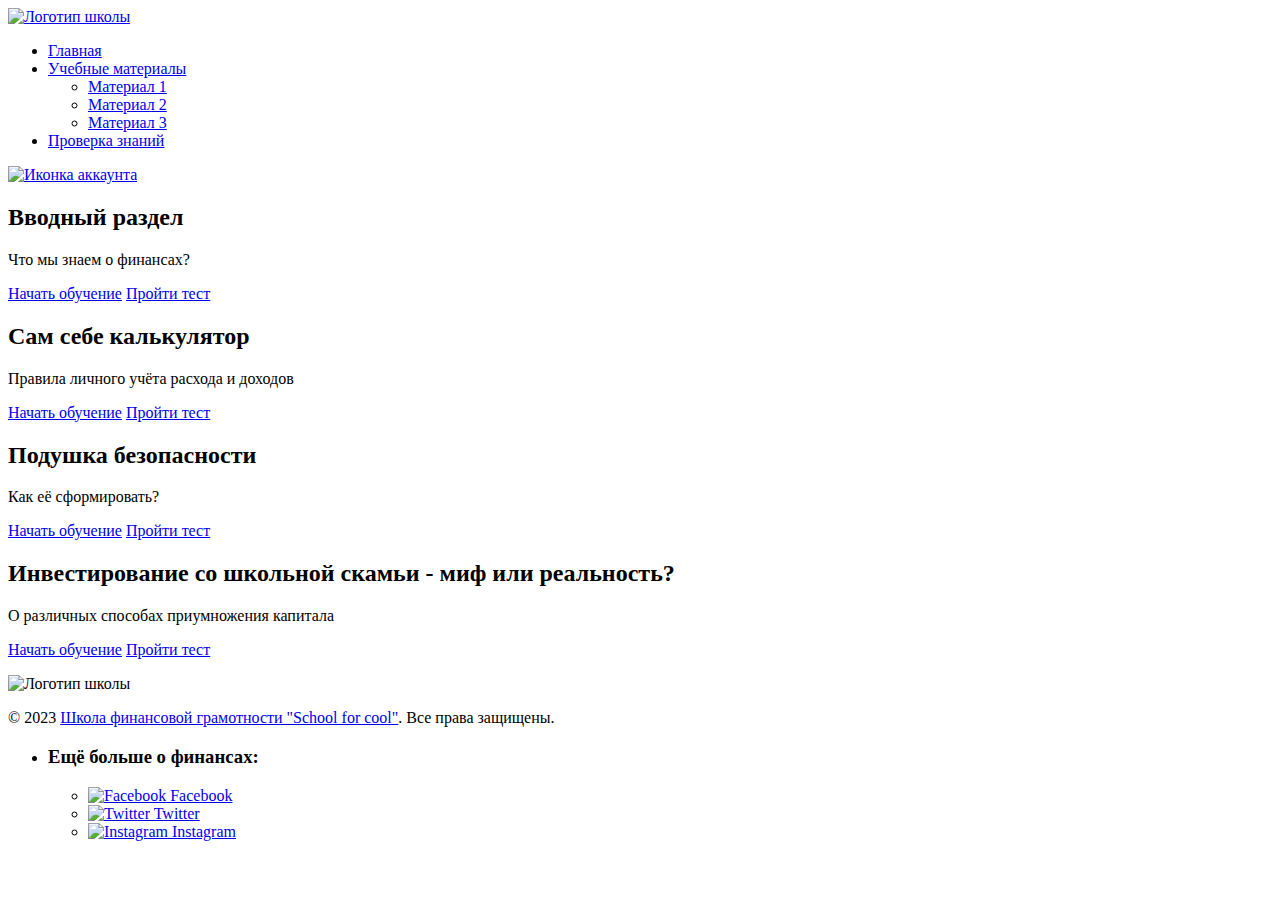
==== Новая версия/index.html @ 2ea4fadf "Стили и разметка" ====
<!DOCTYPE html>
<html lang="ru">
  <head>
    <meta charset="UTF-8">
    <title>Школа финансовой грамотности</title>
    <link rel="stylesheet" href="style.css">
  </head>
  <body>
    <header>
      <a href="index.html"><img src="img/logo.png" width="64" height="68" alt="Логотип школы"></a>
      <nav>
        <ul class="navigation-list">
          <li><a href="index.html">Главная</a></li>
          <li><a href="#">Учебные материалы</a>
            <ul>
              <li><a href="#">Материал 1</a></li>
              <li><a href="#">Материал 2</a></li>
              <li><a href="#">Материал 3</a></li>
            </ul>
          </li>
          <li><a href="#">Проверка знаний</a></li>
        </ul>
      </nav>
      <a href="#"><img src="img/icon.svg" width="64" height="68" alt="Иконка аккаунта"></a>
    </header>
    <main>
    <div class="blocks">
      <section class="intro">
        <h2>Вводный раздел</h2>
        <p>Что мы знаем о финансах?</p>
        <a class="button" href="#">Начать обучение</a>
        <a class="button" href="#">Пройти тест</a>
      </section>
      <section class="content">
          <section>
            <h2>Сам себе калькулятор</h2>
            <p>Правила личного учёта расхода и доходов</p>
            <a class="button" href="#">Начать обучение</a>
            <a class="button" href="#">Пройти тест</a>
          </section>
          <section>
            <h2>Подушка безопасности</h2>
            <p>Как её сформировать?</p>
            <a class="button" href="#">Начать обучение</a>
            <a class="button" href="#">Пройти тест</a>
          </section>
        <section>
          <h2>Инвестирование со школьной скамьи - миф или реальность?</h2>
          <p>О различных способах приумножения капитала</p>
          <a class="button" href="#">Начать обучение</a>
          <a class="button" href="#">Пройти тест</a>
        </div>
        </section>
    </main>
    <footer class="main-footer">
        <div class="footer-container">
          <div class="footer-column">
            <p class="logo">
              <img src="img/logo.png" width="64" height="68" alt="Логотип школы">
            </p>
            <p class="footer-info"> © 2023 <a href="#" class="consent">Школа финансовой грамотности "School for cool"</a>. Все права защищены.</p>
        </div>
        <ul class="footer-navigation-topics">
            <li class="footer-navigation-topic">
              <h3>Ещё больше о финансах:</h3>
              <ul class="footer-navigation">
                <li class="footer-navigation-item">
                    <a href="#">
                        <img src="img/facebook.svg" width="9" height="16" alt="Facebook">
                        Facebook
                    </a>
                </li>
                <li class="footer-navigation-item">
                    <a href="#">
                        <img src="img/twitter.svg" width="9" height="16" alt="Twitter">
                        Twitter
                    </a>
                </li>
                <li class="footer-navigation-item">
                    <a href="#">
                        <img src="img/instagram.svg" width="9" height="16" alt="Instagram">
                        Instagram
                    </a>
                </li>
            </li>
        </ul>
      </footer>
    </body>
    </html>
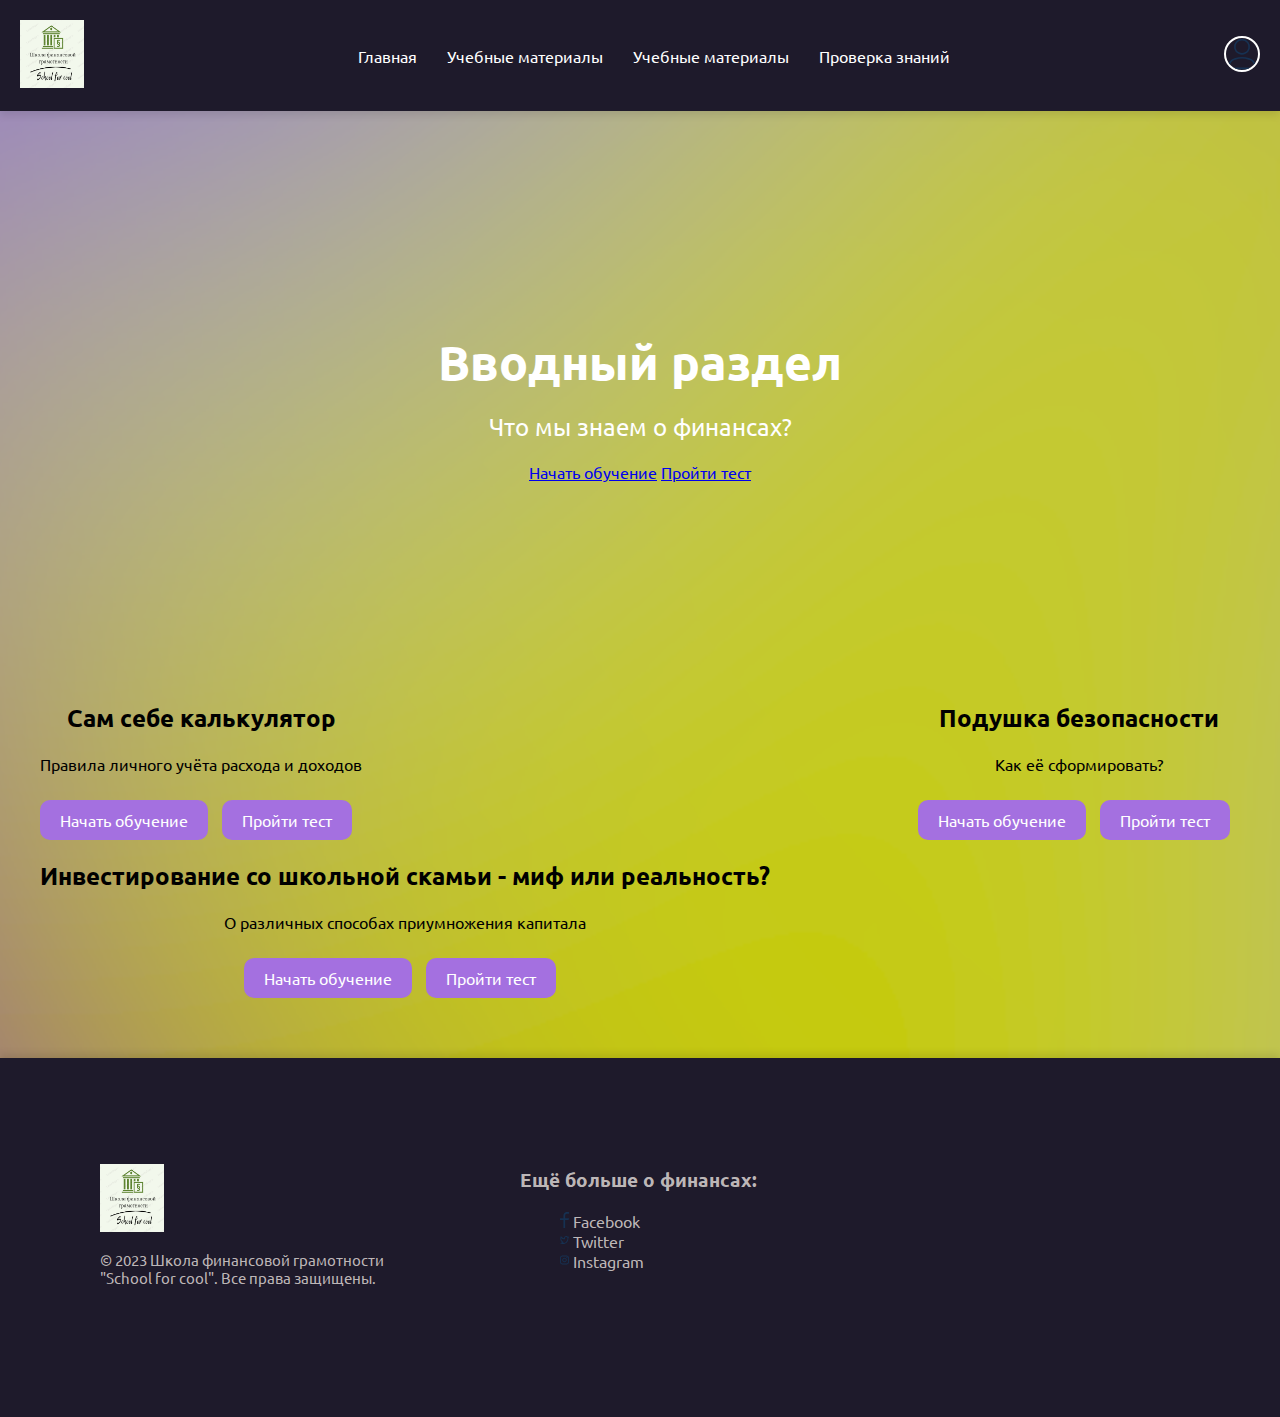
==== commit b480ea19: "Доработки" ====
--- a/Новая версия/index.html
+++ b/Новая версия/index.html
@@ -4,27 +4,31 @@
     <meta charset="UTF-8">
     <title>Школа финансовой грамотности</title>
     <link rel="stylesheet" href="style.css">
+    <link rel="preconnect" href="https://fonts.googleapis.com">
+    <link rel="preconnect" href="https://fonts.gstatic.com" crossorigin>
+    <link href="https://fonts.googleapis.com/css2?family=Ubuntu:ital,wght@0,400;0,700;1,400&display=swap" rel="stylesheet">
   </head>
   <body>
     <header>
       <a href="index.html"><img src="img/logo.png" width="64" height="68" alt="Логотип школы"></a>
       <nav>
-        <ul class="navigation-list">
-          <li><a href="index.html">Главная</a></li>
-          <li><a href="#">Учебные материалы</a>
+        <ul>
+          <li class="header-navigation-item"><a href="index.html">Главная</a></li>
+          <li class="header-navigation-item"><a href="#">Учебные материалы</a>
+            <li class="header-navigation-item"><a href="#">Учебные материалы</a>
             <ul>
-              <li><a href="#">Материал 1</a></li>
-              <li><a href="#">Материал 2</a></li>
-              <li><a href="#">Материал 3</a></li>
+              <li><a href="#">Вводный раздел</a></li>
+              <li><a href="#">Сам себе калькулятор</a></li>
+              <li><a href="#">Подушка безопасности</a></li>
+              <li><a href="#">Инвестирование</a></li>
             </ul>
           </li>
-          <li><a href="#">Проверка знаний</a></li>
+          <li class="header-navigation-item"><a href="#">Проверка знаний</a></li>
         </ul>
       </nav>
-      <a href="#"><img src="img/icon.svg" width="64" height="68" alt="Иконка аккаунта"></a>
+      <a href="#"><img class="logo-icon" src="img/icon.svg" width="16" height="18" alt="Иконка аккаунта"></a>
     </header>
     <main>
-    <div class="blocks">
       <section class="intro">
         <h2>Вводный раздел</h2>
         <p>Что мы знаем о финансах?</p>
@@ -49,7 +53,6 @@
           <p>О различных способах приумножения капитала</p>
           <a class="button" href="#">Начать обучение</a>
           <a class="button" href="#">Пройти тест</a>
-        </div>
         </section>
     </main>
     <footer class="main-footer">
@@ -58,7 +61,7 @@
             <p class="logo">
               <img src="img/logo.png" width="64" height="68" alt="Логотип школы">
             </p>
-            <p class="footer-info"> © 2023 <a href="#" class="consent">Школа финансовой грамотности "School for cool"</a>. Все права защищены.</p>
+            <p class="footer-info"> © 2023 Школа финансовой грамотности "School for cool". Все права защищены.</p>
         </div>
         <ul class="footer-navigation-topics">
             <li class="footer-navigation-topic">
--- a/Новая версия/style.css
+++ b/Новая версия/style.css
@@ -0,0 +1,234 @@
+/* Стили для header */
+body {
+    background-image: url("../img/background.svg");
+    background-repeat: no-repeat;
+    background-size: cover;
+    animation: rotate 6s infinite alternate linear;
+    font-family: "Ubuntu", sans-serif;
+}
+header {
+    display: flex;
+    justify-content: space-between;
+    align-items: center;
+    padding: 20px;
+    color: #ffffff;
+    background-color: #1E1A2B;
+    box-shadow: 0 4px 8px rgba(0, 0, 0, 0.1);
+  }
+
+  .logo-icon {
+  position: relative;
+  display: inline-block;
+  width: 32px;
+  height: 32px;
+  border-radius: 50%;
+  border: 2px solid #ffffff;
+}
+
+.logo-icon::before {
+  position: absolute;
+  top: -4px;
+  left: -4px;
+  right: -4px;
+  bottom: -4px;
+  border-radius: 50%;
+  border: 2px solid #ffffff;
+}
+
+  nav ul {
+    list-style: none;
+    margin: 0;
+    padding: 0;
+    display: flex;
+  }
+  
+  nav li {
+    position: relative;
+  }
+  
+  nav a {
+    display: block;
+    color: #ffffff;
+    text-decoration: none;
+    padding: 10px 15px;
+    transition: color 0.3s;
+  }
+  
+  nav a:hover {
+    color: #a470e0;
+  }
+  
+  nav ul ul {
+    position: absolute;
+    top: 100%;
+    left: 0;
+    background-color: #1E1A2B;
+    border: none;
+    display: none;
+  }
+  
+  nav ul ul li {
+    display: block;
+  }
+  
+  nav ul ul a {
+    padding: 10px 15px;
+    display: block;
+    color: #ffffff;
+    font-size: 0.9em;
+  }
+  
+  nav ul ul a:hover {
+    color: #a470e0;
+  }
+  
+  nav li:hover > ul {
+    display: block;
+  }
+  
+  header .button {
+    display: inline-block;
+    padding: 10px 20px;
+    background-color: #a470e0;
+    color: #fff;
+    text-decoration: none;
+    margin-right: 10px;
+    margin-top: 10px;
+    transition: background-color 0.3s;
+  }
+  
+  header .button:hover {
+    background-color: #a470e0;
+  }
+  
+  /* Стили для main */
+  main {
+    max-width: 1200px;
+    margin: 0 auto;
+    padding: 20px;
+  }
+  
+  .intro {
+    background-size: cover;
+    background-position: center;
+    color: #fff;
+    text-align: center;
+    padding: 200px 0;
+  }
+
+  .intro h2 {
+    margin: 0 0 20px;
+    font-size: 3em;
+  }
+  
+  .intro p {
+    margin: 0 0 20px;
+    font-size: 1.5em;
+  }
+  
+  .content {
+    display: flex;
+    flex-wrap: wrap;
+    justify-content: space-between;
+    text-align: center;
+  }
+  
+  
+  
+  .content h2 {
+    margin-top: 0;
+  }
+  
+  .content section {
+    margin-top: 20px;
+  }
+  
+  .content .button {
+    display: inline-block;
+    padding: 10px 20px;
+    background-color: #a470e0;
+    color: #fff;
+    text-decoration: none;
+    margin-right: 10px;
+    margin-top: 10px;
+    transition: background-color 0.3s;
+    border-radius: 10px;
+  }
+  
+  .content .button:hover {
+    background-color: #c9adeefa;
+  }
+  
+  /* Стили для footer */
+  footer {
+    background-color: #f5f5f5;
+    padding: 20px;
+    margin-top: 40px;
+    box-shadow: 0 -4px 8px rgba(0, 0, 0, 0.1);
+  }
+  
+  .main-footer {
+    color: #ffffff;
+    background-color: #1E1A2B;
+  }
+  
+  .footer-info  {
+    color: #c2bcbcfa;
+    font-size: 15px;
+    line-height: 18px;
+  }
+  
+  .footer-navigation-topic h2 {
+    font-size: 20px;
+    line-height: 46px;
+  }
+  
+  .footer-navigation-item a {
+    color: #ffffff;
+    text-decoration: none;
+  }
+  
+  body {
+    margin: 0;
+  }
+  
+  .footer-container {
+    width: 1120px;
+    margin: 0 auto;
+  }
+  
+  .footer-container {
+    padding-top: 70px;
+    padding-bottom: 95px;
+    padding-left: 80px;
+    padding-right: 80px;
+  }
+  
+  .footer-container {
+    display: flex;
+    justify-content: space-between;
+  }
+  
+  .footer-column {
+    width: 300px;
+  }
+  
+  .footer-navigation-topics {
+    width: 700px;
+    list-style: none;
+    padding: 0;
+    margin: 0;
+  }
+  
+  .footer-navigation-topic h3 {
+    color: #c2bcbcfa;
+  }
+
+  .footer-navigation-topic a {
+    color: #c2bcbcfa;
+    
+  }
+
+  .footer-navigation {
+    list-style-type: none;
+  }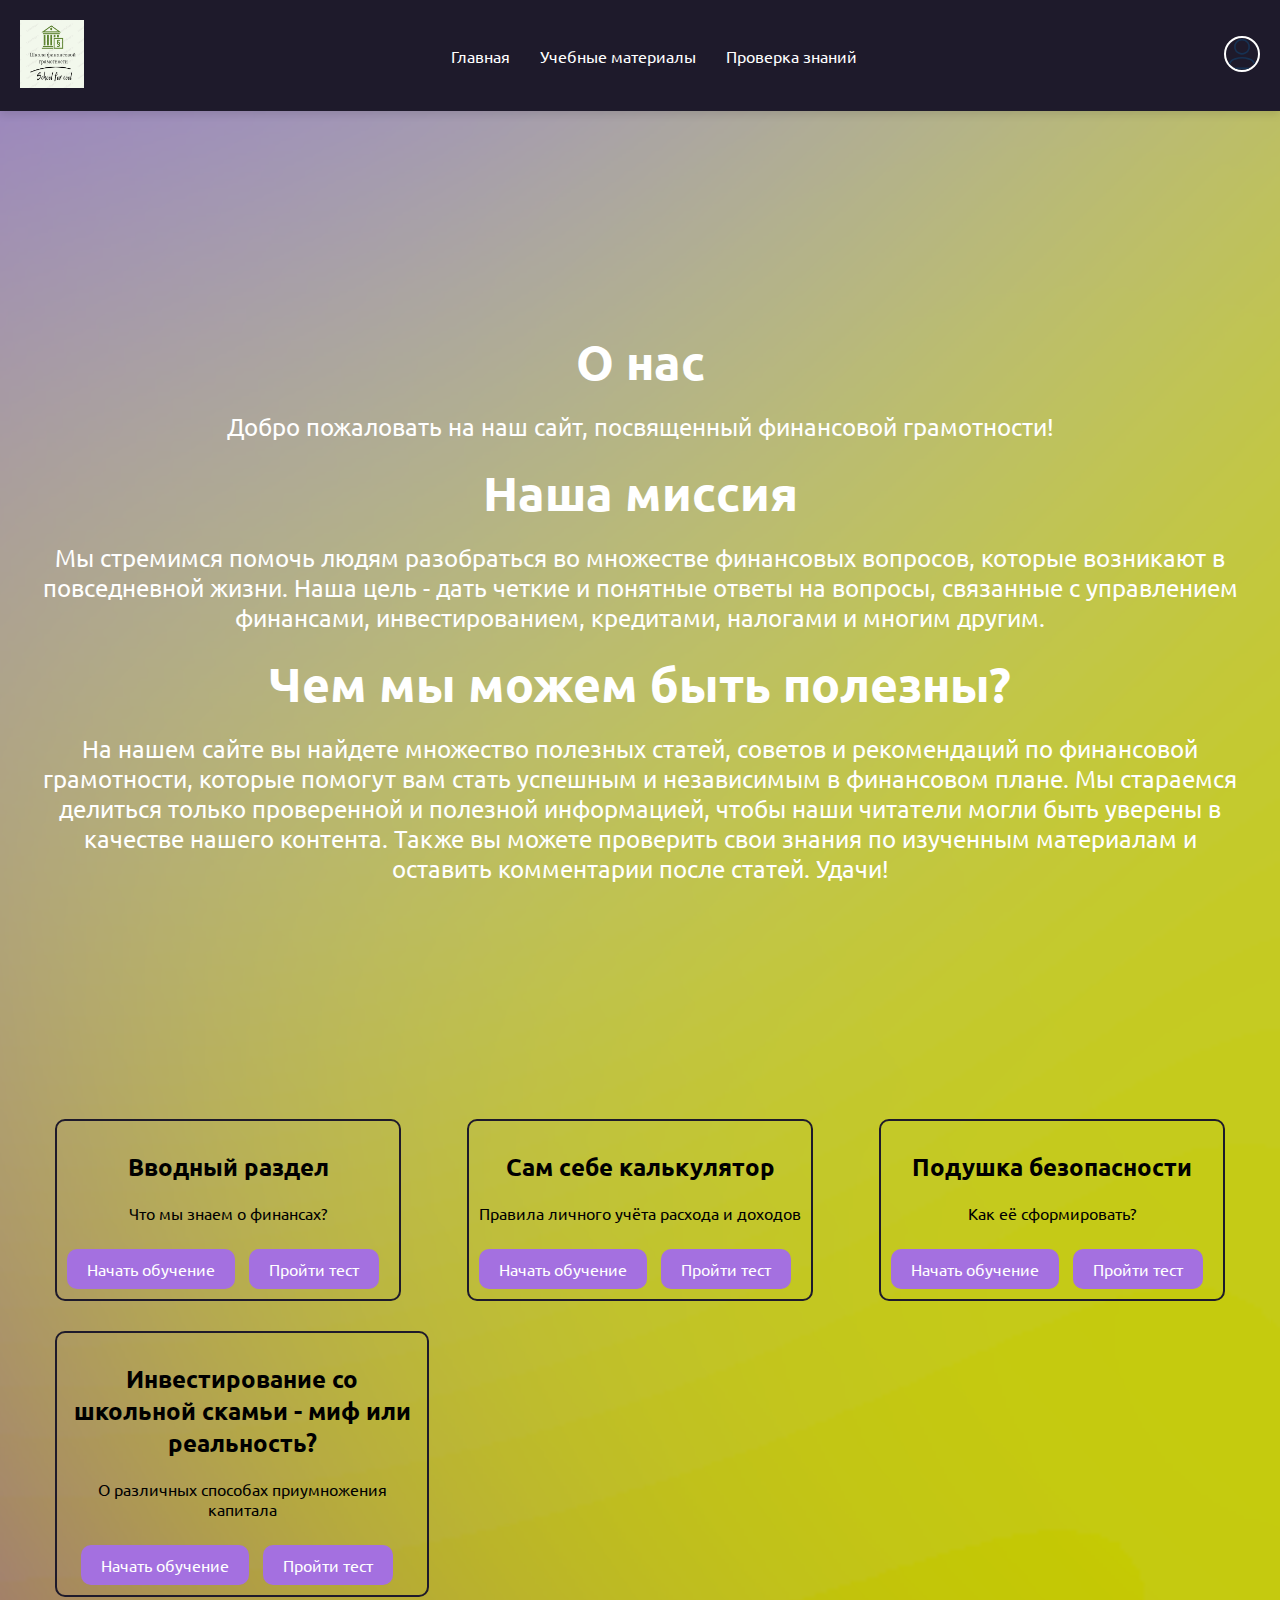
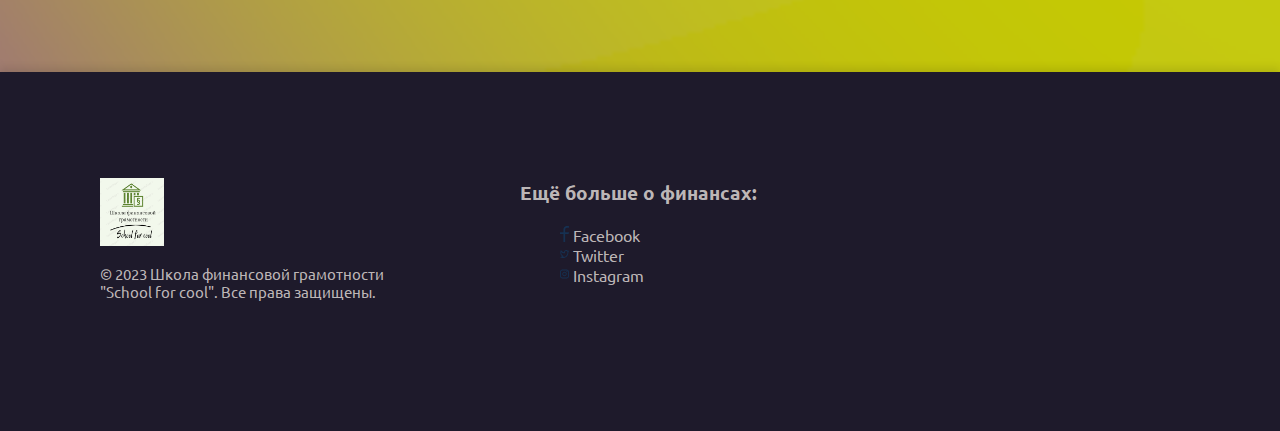
==== commit 879d52e2: "Добавление заголовков" ====
--- a/Новая версия/index.html
+++ b/Новая версия/index.html
@@ -14,7 +14,6 @@
       <nav>
         <ul>
           <li class="header-navigation-item"><a href="index.html">Главная</a></li>
-          <li class="header-navigation-item"><a href="#">Учебные материалы</a>
             <li class="header-navigation-item"><a href="#">Учебные материалы</a>
             <ul>
               <li><a href="#">Вводный раздел</a></li>
@@ -30,30 +29,39 @@
     </header>
     <main>
       <section class="intro">
-        <h2>Вводный раздел</h2>
-        <p>Что мы знаем о финансах?</p>
-        <a class="button" href="#">Начать обучение</a>
-        <a class="button" href="#">Пройти тест</a>
+        <h2>О нас</h2>
+        <p>Добро пожаловать на наш сайт, посвященный финансовой грамотности! </p>
+        <h2>Наша миссия</h2>
+        <p>Мы стремимся помочь людям разобраться во множестве финансовых вопросов, которые возникают в повседневной жизни. Наша цель - дать четкие и понятные ответы на вопросы, связанные с управлением финансами, инвестированием, кредитами, налогами и многим другим.</p>
+        <h2>Чем мы можем быть полезны?</h2>
+        <p>На нашем сайте вы найдете множество полезных статей, советов и рекомендаций по финансовой грамотности, которые помогут вам стать успешным и независимым в финансовом плане. Мы стараемся делиться только проверенной и полезной информацией, чтобы наши читатели могли быть уверены в качестве нашего контента. Также вы можете проверить свои знания по изученным материалам и оставить комментарии после статей. Удачи!</p>
       </section>
-      <section class="content">
-          <section>
+      <div class="content">
+          <div class="content-1">
+            <h2>Вводный раздел</h2>
+            <p>Что мы знаем о финансах?</p>
+            <a class="button" href="#">Начать обучение</a>
+            <a class="button" href="#">Пройти тест</a>
+          </div>
+          <div class="content-2">
             <h2>Сам себе калькулятор</h2>
             <p>Правила личного учёта расхода и доходов</p>
             <a class="button" href="#">Начать обучение</a>
             <a class="button" href="#">Пройти тест</a>
-          </section>
-          <section>
+          </div>
+          <div class="content-3">
             <h2>Подушка безопасности</h2>
             <p>Как её сформировать?</p>
             <a class="button" href="#">Начать обучение</a>
             <a class="button" href="#">Пройти тест</a>
-          </section>
-        <section>
+          </div>
+        <div class="content-4">
           <h2>Инвестирование со школьной скамьи - миф или реальность?</h2>
           <p>О различных способах приумножения капитала</p>
           <a class="button" href="#">Начать обучение</a>
           <a class="button" href="#">Пройти тест</a>
-        </section>
+        </div>
+      </div>
     </main>
     <footer class="main-footer">
         <div class="footer-container">
--- a/Новая версия/style.css
+++ b/Новая версия/style.css
@@ -132,17 +132,7 @@
     justify-content: space-between;
     text-align: center;
   }
-  
-  
-  
-  .content h2 {
-    margin-top: 0;
-  }
-  
-  .content section {
-    margin-top: 20px;
-  }
-  
+
   .content .button {
     display: inline-block;
     padding: 10px 20px;
@@ -158,7 +148,43 @@
   .content .button:hover {
     background-color: #c9adeefa;
   }
-  
+
+  .content-1 {
+    border: 2px #1E1A2B solid;
+    border-radius: 10px;
+    padding: 10px;
+    max-width: 350px;
+    margin: 15px;
+    display: inline-block;
+  }
+
+  .content-2 {
+    border: 2px #1E1A2B solid;
+    border-radius: 10px;
+    padding: 10px;
+    max-width: 350px;
+    margin: 15px;
+    display: inline-block;
+  }
+  
+  .content-3 {
+    border: 2px #1E1A2B solid;
+    border-radius: 10px;
+    padding: 10px;
+    max-width: 350px;
+    margin: 15px;
+    display: inline-block;
+  }
+
+  .content-4 {
+    border: 2px #1E1A2B solid;
+    border-radius: 10px;
+    padding: 10px;
+    max-width: 350px;
+    margin: 15px;
+    display: inline-block;
+  }
+
   /* Стили для footer */
   footer {
     background-color: #f5f5f5;
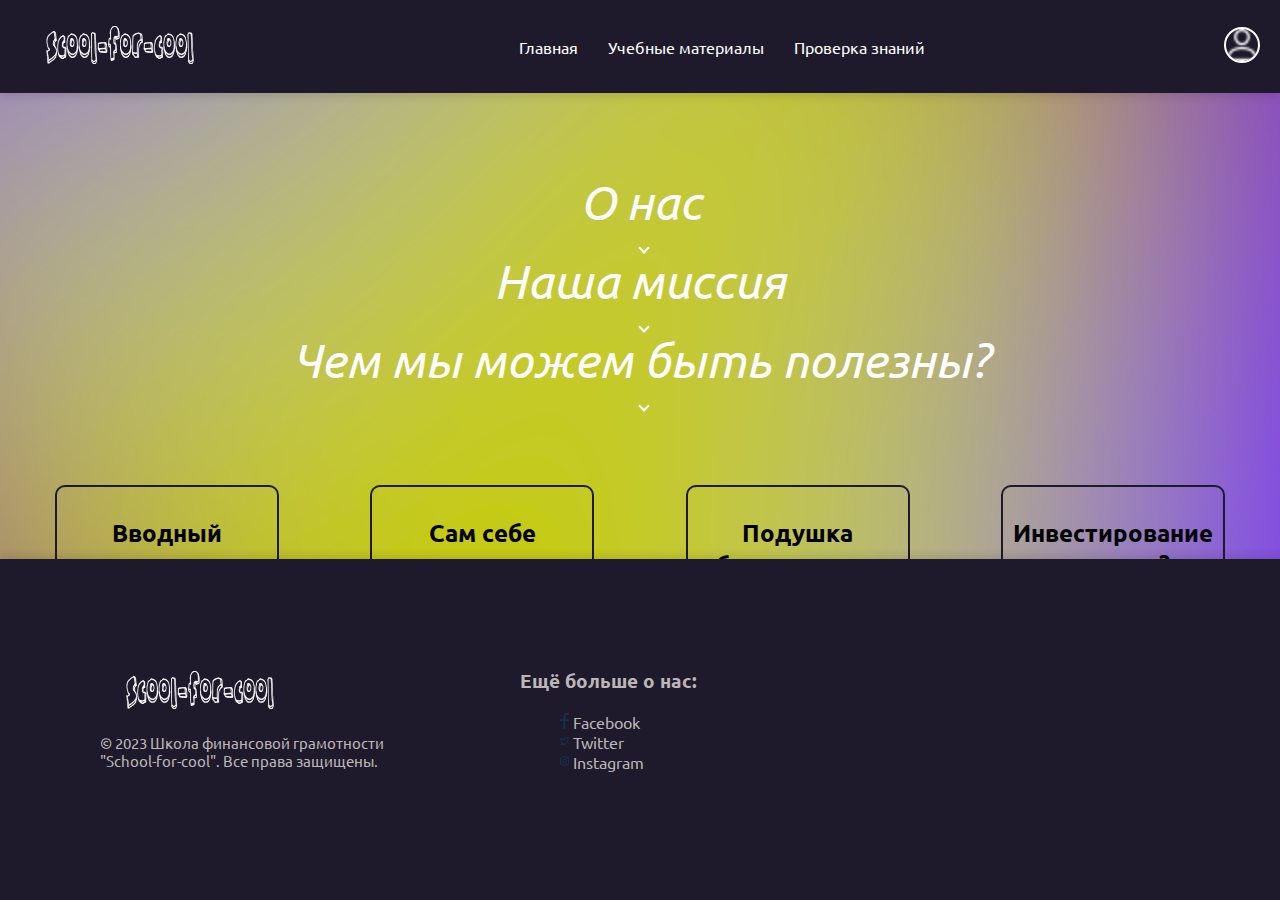
==== commit 8016b0c7: "Всплывающее меню в основном содержимом" ====
--- a/Новая версия/index.html
+++ b/Новая версия/index.html
@@ -7,10 +7,13 @@
     <link rel="preconnect" href="https://fonts.googleapis.com">
     <link rel="preconnect" href="https://fonts.gstatic.com" crossorigin>
     <link href="https://fonts.googleapis.com/css2?family=Ubuntu:ital,wght@0,400;0,700;1,400&display=swap" rel="stylesheet">
+    <link rel="preconnect" href="https://fonts.googleapis.com">
+    <link rel="preconnect" href="https://fonts.gstatic.com" crossorigin>
+    <link href="https://fonts.googleapis.com/css2?family=Lato:ital,wght@0,400;1,300;1,400&display=swap" rel="stylesheet">
   </head>
   <body>
     <header>
-      <a href="index.html"><img src="img/logo.png" width="64" height="68" alt="Логотип школы"></a>
+      <a href="index.html"><img src="../img/logo1.png" width="200" height="50" alt="Логотип школы"></a>
       <nav>
         <ul>
           <li class="header-navigation-item"><a href="index.html">Главная</a></li>
@@ -25,16 +28,22 @@
           <li class="header-navigation-item"><a href="#">Проверка знаний</a></li>
         </ul>
       </nav>
-      <a href="#"><img class="logo-icon" src="img/icon.svg" width="16" height="18" alt="Иконка аккаунта"></a>
+      <a href="#"><img class="logo-icon" src="../img/user.png" width="16" height="18" alt="Иконка аккаунта"></a>
     </header>
     <main>
       <section class="intro">
-        <h2>О нас</h2>
-        <p>Добро пожаловать на наш сайт, посвященный финансовой грамотности! </p>
-        <h2>Наша миссия</h2>
+        <details>
+        <summary><h2>О нас</h2></summary>
+        <p>Добро пожаловать на наш сайт, посвященный финансовой грамотности!</p>
+        </details>
+        <details>
+        <summary><h2>Наша миссия</h2></summary>
         <p>Мы стремимся помочь людям разобраться во множестве финансовых вопросов, которые возникают в повседневной жизни. Наша цель - дать четкие и понятные ответы на вопросы, связанные с управлением финансами, инвестированием, кредитами, налогами и многим другим.</p>
-        <h2>Чем мы можем быть полезны?</h2>
+        </details>
+        <details>
+        <summary><h2>Чем мы можем быть полезны?</h2></summary>
         <p>На нашем сайте вы найдете множество полезных статей, советов и рекомендаций по финансовой грамотности, которые помогут вам стать успешным и независимым в финансовом плане. Мы стараемся делиться только проверенной и полезной информацией, чтобы наши читатели могли быть уверены в качестве нашего контента. Также вы можете проверить свои знания по изученным материалам и оставить комментарии после статей. Удачи!</p>
+      </details>
       </section>
       <div class="content">
           <div class="content-1">
@@ -51,12 +60,12 @@
           </div>
           <div class="content-3">
             <h2>Подушка безопасности</h2>
-            <p>Как её сформировать?</p>
+            <p>Как её сформировать  и на какой срок?</p>
             <a class="button" href="#">Начать обучение</a>
             <a class="button" href="#">Пройти тест</a>
           </div>
         <div class="content-4">
-          <h2>Инвестирование со школьной скамьи - миф или реальность?</h2>
+          <h2>Инвестирование для всех?</h2>
           <p>О различных способах приумножения капитала</p>
           <a class="button" href="#">Начать обучение</a>
           <a class="button" href="#">Пройти тест</a>
@@ -67,13 +76,13 @@
         <div class="footer-container">
           <div class="footer-column">
             <p class="logo">
-              <img src="img/logo.png" width="64" height="68" alt="Логотип школы">
+              <img img src="../img/logo1.png" width="200" height="50" alt="Логотип школы">
             </p>
-            <p class="footer-info"> © 2023 Школа финансовой грамотности "School for cool". Все права защищены.</p>
+            <p class="footer-info"> © 2023 Школа финансовой грамотности "School-for-cool". Все права защищены.</p>
         </div>
         <ul class="footer-navigation-topics">
             <li class="footer-navigation-topic">
-              <h3>Ещё больше о финансах:</h3>
+              <h3>Ещё больше о нас:</h3>
               <ul class="footer-navigation">
                 <li class="footer-navigation-item">
                     <a href="#">
--- a/Новая версия/style.css
+++ b/Новая версия/style.css
@@ -108,12 +108,27 @@
     padding: 20px;
   }
   
-  .intro {
+  .intro h2 {
     background-size: cover;
     background-position: center;
     color: #fff;
     text-align: center;
-    padding: 200px 0;
+    font-family: "Ubuntu", sans-serif;
+    font-style: italic;
+    font-weight: 300;
+  }
+
+  .intro  {
+    font-family: "Ubuntu", sans-serif;
+    font-style: regular;
+    font-weight: 300;
+    background-size: cover;
+    background-position: center;
+    color: #fff;
+    text-align: center;
+    padding: 20px;
+    margin-top: 40px;
+    margin-bottom: 40px;
   }
 
   .intro h2 {
@@ -123,9 +138,29 @@
   
   .intro p {
     margin: 0 0 20px;
-    font-size: 1.5em;
-  }
-  
+    font-size: 1.4em;
+  }
+  details summary {
+    list-style: none;
+  }
+  
+  summary {
+    position: relative;
+    padding-bottom: 1px;
+  }
+  
+  summary::after {
+    content: "";
+    position: absolute;
+    bottom: 0;
+    left: 50%;
+    transform: translateX(-50%);
+    border: solid #fff;
+    border-width: 0 2px 2px 0;
+    display: inline-block;
+    padding: 3px;
+    transform: rotate(45deg);
+  }
   .content {
     display: flex;
     flex-wrap: wrap;
@@ -153,7 +188,7 @@
     border: 2px #1E1A2B solid;
     border-radius: 10px;
     padding: 10px;
-    max-width: 350px;
+    max-width: 200px;
     margin: 15px;
     display: inline-block;
   }
@@ -162,7 +197,7 @@
     border: 2px #1E1A2B solid;
     border-radius: 10px;
     padding: 10px;
-    max-width: 350px;
+    max-width: 200px;
     margin: 15px;
     display: inline-block;
   }
@@ -171,7 +206,7 @@
     border: 2px #1E1A2B solid;
     border-radius: 10px;
     padding: 10px;
-    max-width: 350px;
+    max-width: 200px;
     margin: 15px;
     display: inline-block;
   }
@@ -180,7 +215,7 @@
     border: 2px #1E1A2B solid;
     border-radius: 10px;
     padding: 10px;
-    max-width: 350px;
+    max-width: 200px;
     margin: 15px;
     display: inline-block;
   }
@@ -191,11 +226,17 @@
     padding: 20px;
     margin-top: 40px;
     box-shadow: 0 -4px 8px rgba(0, 0, 0, 0.1);
+    position: absolute;
+    bottom: 0;
+    width: 100%;
   }
   
   .main-footer {
     color: #ffffff;
     background-color: #1E1A2B;
+    position: absolute;
+  bottom: 0;
+  width: 100%;
   }
   
   .footer-info  {
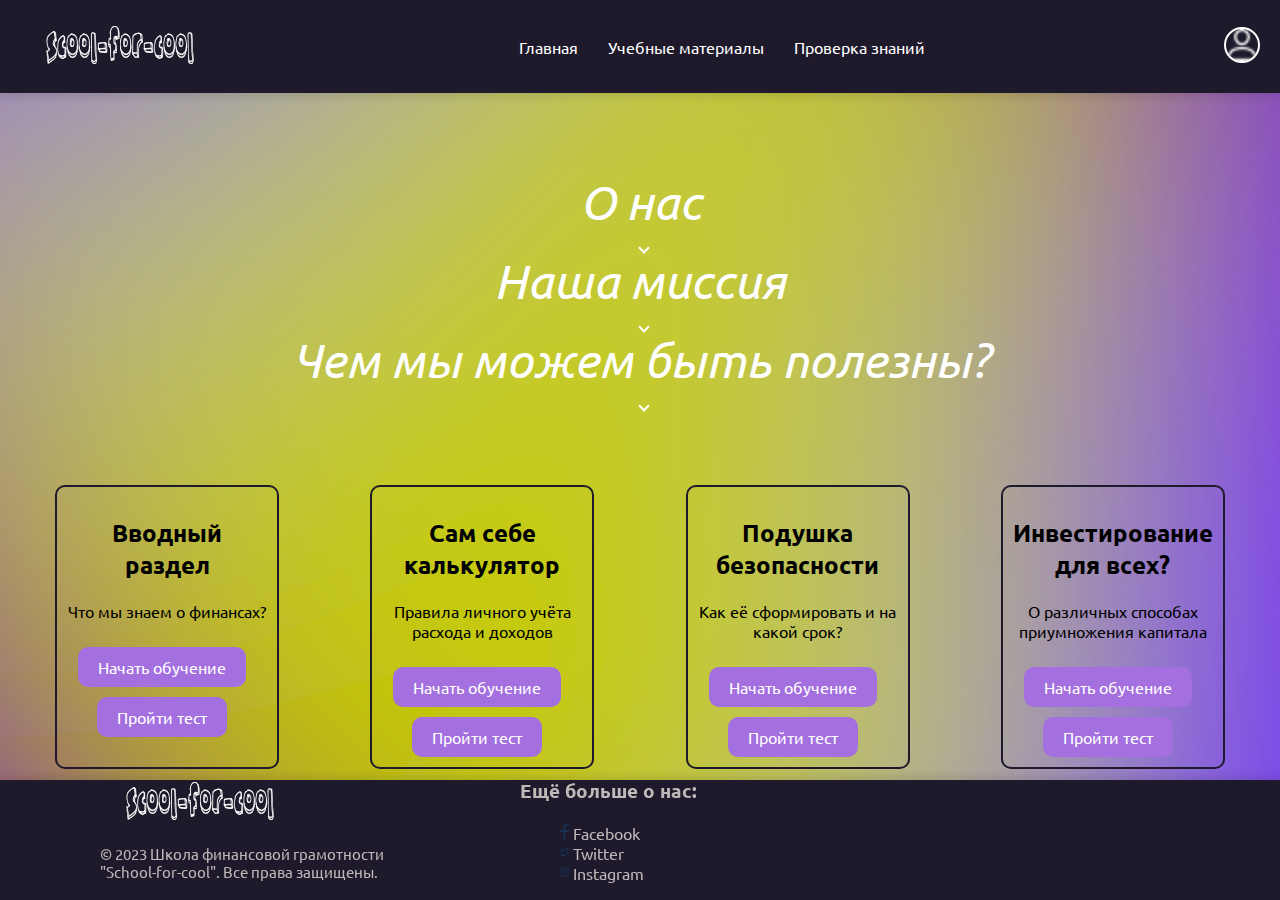
==== commit a25243b5: "Доработка стилей" ====
--- a/Новая версия/index.html
+++ b/Новая версия/index.html
@@ -19,7 +19,7 @@
           <li class="header-navigation-item"><a href="index.html">Главная</a></li>
             <li class="header-navigation-item"><a href="#">Учебные материалы</a>
             <ul>
-              <li><a href="#">Вводный раздел</a></li>
+              <li><a href="intro.html">Вводный раздел</a></li>
               <li><a href="#">Сам себе калькулятор</a></li>
               <li><a href="#">Подушка безопасности</a></li>
               <li><a href="#">Инвестирование</a></li>
@@ -49,7 +49,7 @@
           <div class="content-1">
             <h2>Вводный раздел</h2>
             <p>Что мы знаем о финансах?</p>
-            <a class="button" href="#">Начать обучение</a>
+            <a class="button" href="intro.html">Начать обучение</a>
             <a class="button" href="#">Пройти тест</a>
           </div>
           <div class="content-2">
--- a/Новая версия/style.css
+++ b/Новая версия/style.css
@@ -6,7 +6,7 @@
     animation: rotate 6s infinite alternate linear;
     font-family: "Ubuntu", sans-serif;
 }
-header {
+header, footer {
     display: flex;
     justify-content: space-between;
     align-items: center;
@@ -222,21 +222,25 @@
 
   /* Стили для footer */
   footer {
-    background-color: #f5f5f5;
+    background-color: #1E1A2B;
     padding: 20px;
     margin-top: 40px;
     box-shadow: 0 -4px 8px rgba(0, 0, 0, 0.1);
-    position: absolute;
+    position: fixed;
     bottom: 0;
+    left: 0;
+    height: 60px;
     width: 100%;
   }
   
   .main-footer {
     color: #ffffff;
     background-color: #1E1A2B;
-    position: absolute;
-  bottom: 0;
-  width: 100%;
+    position: fixed;
+    bottom: 0;
+    left: 0;
+    height: 80px;
+    width: 100%;
   }
   
   .footer-info  {
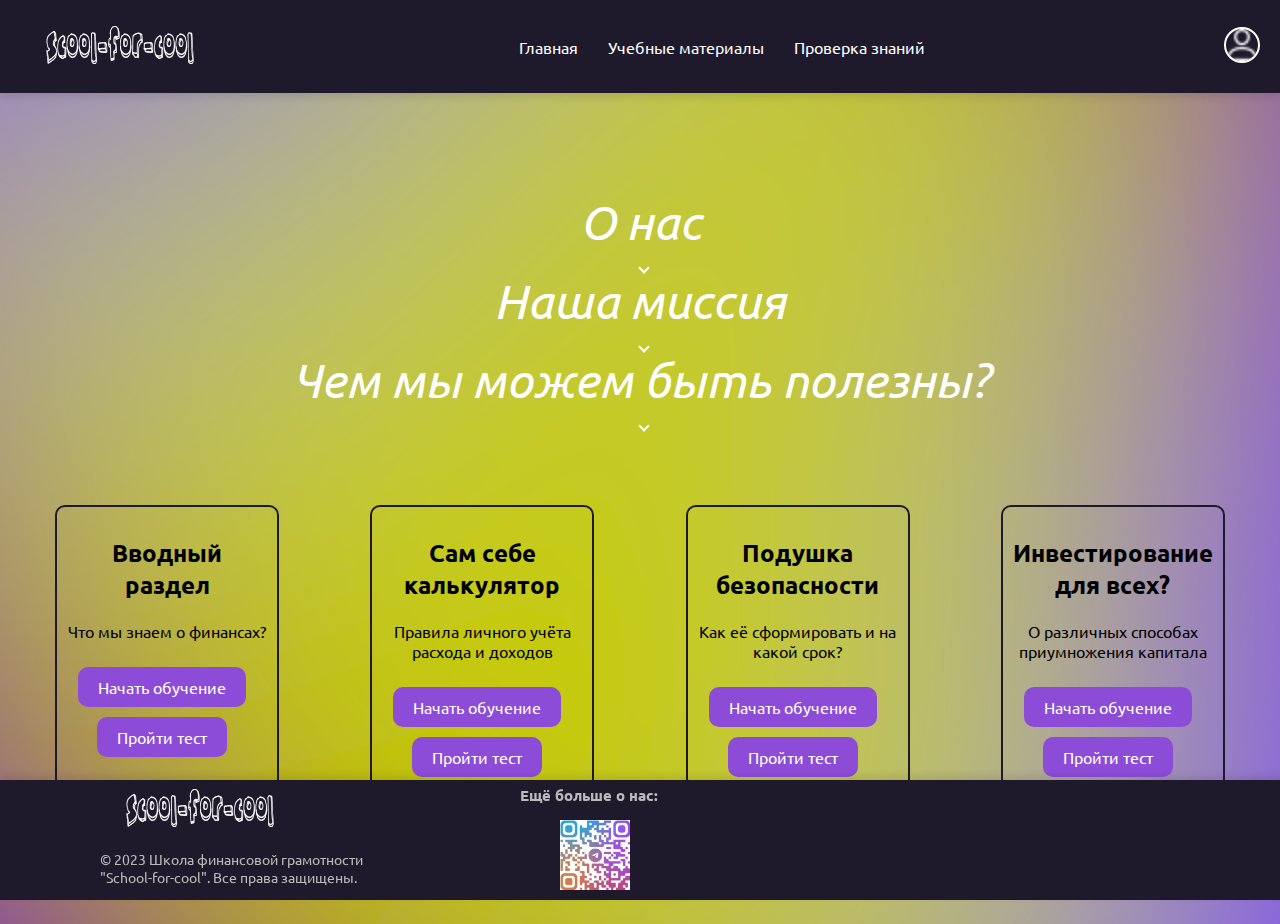
==== commit 5b9f125e: "Фиксация main" ====
--- a/Новая версия/index.html
+++ b/Новая версия/index.html
@@ -14,6 +14,7 @@
   <body>
     <header>
       <a href="index.html"><img src="../img/logo1.png" width="200" height="50" alt="Логотип школы"></a>
+      <div class="navigation-container">
       <nav>
         <ul>
           <li class="header-navigation-item"><a href="index.html">Главная</a></li>
@@ -28,6 +29,7 @@
           <li class="header-navigation-item"><a href="#">Проверка знаний</a></li>
         </ul>
       </nav>
+    </div>
       <a href="#"><img class="logo-icon" src="../img/user.png" width="16" height="18" alt="Иконка аккаунта"></a>
     </header>
     <main>
@@ -80,30 +82,18 @@
             </p>
             <p class="footer-info"> © 2023 Школа финансовой грамотности "School-for-cool". Все права защищены.</p>
         </div>
+        <div class="logo-tg">
         <ul class="footer-navigation-topics">
             <li class="footer-navigation-topic">
               <h3>Ещё больше о нас:</h3>
               <ul class="footer-navigation">
                 <li class="footer-navigation-item">
                     <a href="#">
-                        <img src="img/facebook.svg" width="9" height="16" alt="Facebook">
-                        Facebook
-                    </a>
-                </li>
-                <li class="footer-navigation-item">
-                    <a href="#">
-                        <img src="img/twitter.svg" width="9" height="16" alt="Twitter">
-                        Twitter
-                    </a>
-                </li>
-                <li class="footer-navigation-item">
-                    <a href="#">
-                        <img src="img/instagram.svg" width="9" height="16" alt="Instagram">
-                        Instagram
-                    </a>
-                </li>
+                        <img  src="../img/logo-tg.jpg" width="70" height="70" alt="Канал в телеграм"></a>
+                </li>  
             </li>
         </ul>
+        </div>
       </footer>
     </body>
     </html>--- a/Новая версия/style.css
+++ b/Новая версия/style.css
@@ -34,6 +34,9 @@
   border-radius: 50%;
   border: 2px solid #ffffff;
 }
+.navigation-container{
+  text-align: center;
+}
 
   nav ul {
     list-style: none;
@@ -41,7 +44,7 @@
     padding: 0;
     display: flex;
   }
-  
+
   nav li {
     position: relative;
   }
@@ -65,6 +68,8 @@
     background-color: #1E1A2B;
     border: none;
     display: none;
+    z-index: 1000;
+    border-radius: 20px;
   }
   
   nav ul ul li {
@@ -104,8 +109,10 @@
   /* Стили для main */
   main {
     max-width: 1200px;
-    margin: 0 auto;
-    padding: 20px;
+    margin: auto;
+    padding: 40px;
+    background-attachment: fixed;
+    margin-bottom: 80px;
   }
   
   .intro h2 {
@@ -124,7 +131,7 @@
     font-weight: 300;
     background-size: cover;
     background-position: center;
-    color: #fff;
+    color: #1E1A2B;
     text-align: center;
     padding: 20px;
     margin-top: 40px;
@@ -142,7 +149,12 @@
   }
   details summary {
     list-style: none;
-  }
+    cursor: pointer;
+    
+  }
+ details h2:hover {
+  color:#1E1A2B;
+ }
   
   summary {
     position: relative;
@@ -161,6 +173,7 @@
     padding: 3px;
     transform: rotate(45deg);
   }
+  
   .content {
     display: flex;
     flex-wrap: wrap;
@@ -171,19 +184,18 @@
   .content .button {
     display: inline-block;
     padding: 10px 20px;
-    background-color: #a470e0;
+    background-color: #8d4cd8;
     color: #fff;
     text-decoration: none;
     margin-right: 10px;
     margin-top: 10px;
     transition: background-color 0.3s;
     border-radius: 10px;
-  }
-  
-  .content .button:hover {
-    background-color: #c9adeefa;
-  }
-
+    
+  }
+  .button {
+    cursor: pointer;
+  }
   .content-1 {
     border: 2px #1E1A2B solid;
     border-radius: 10px;
@@ -222,30 +234,33 @@
 
   /* Стили для footer */
   footer {
-    background-color: #1E1A2B;
     padding: 20px;
     margin-top: 40px;
     box-shadow: 0 -4px 8px rgba(0, 0, 0, 0.1);
     position: fixed;
     bottom: 0;
     left: 0;
-    height: 60px;
+    height: 90px;
     width: 100%;
   }
   
+  
   .main-footer {
-    color: #ffffff;
-    background-color: #1E1A2B;
     position: fixed;
     bottom: 0;
     left: 0;
     height: 80px;
     width: 100%;
+   
+  }
+  .footer-container {
+    display: flex;
+    justify-content: flex-start;
   }
   
   .footer-info  {
     color: #c2bcbcfa;
-    font-size: 15px;
+    font-size: 14px;
     line-height: 18px;
   }
   
@@ -266,22 +281,26 @@
   .footer-container {
     width: 1120px;
     margin: 0 auto;
+    font-size: small;
   }
   
   .footer-container {
-    padding-top: 70px;
-    padding-bottom: 95px;
+    padding-top: 110px;
+    padding-bottom: 110px;
     padding-left: 80px;
     padding-right: 80px;
-  }
-  
-  .footer-container {
     display: flex;
     justify-content: space-between;
+    margin-bottom: 30px;
+    margin-top: 20px;
   }
   
   .footer-column {
-    width: 300px;
+    width: 290px;
+  }
+
+  h3{
+    font-weight: bold;
   }
   
   .footer-navigation-topics {
@@ -302,4 +321,5 @@
 
   .footer-navigation {
     list-style-type: none;
-  }+  }
+ 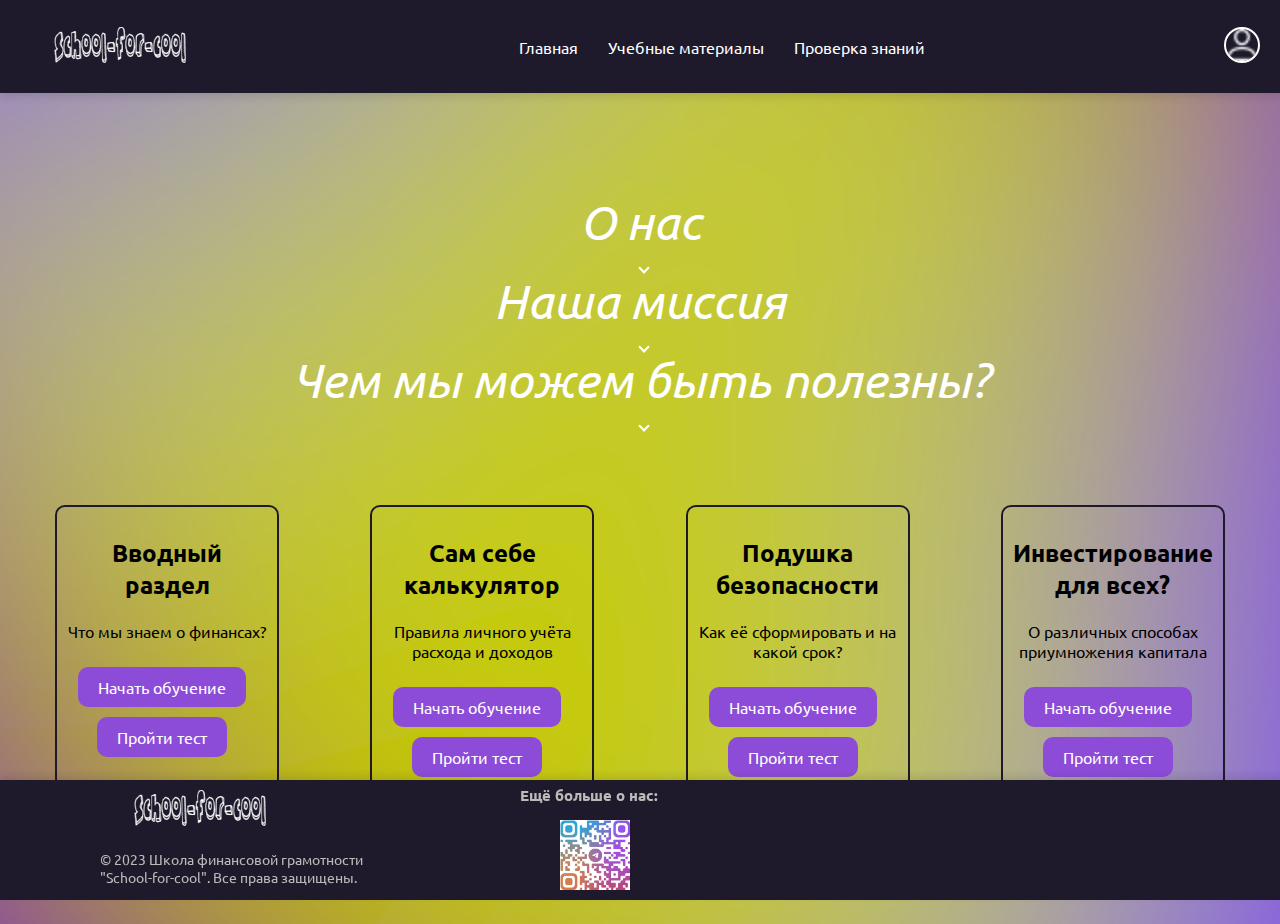
==== commit 37be6ff7: "стили к тестам" ====
--- a/Новая версия/index.html
+++ b/Новая версия/index.html
@@ -13,7 +13,7 @@
   </head>
   <body>
     <header>
-      <a href="index.html"><img src="../img/logo1.png" width="200" height="50" alt="Логотип школы"></a>
+      <a href="index.html"><img src="../img/logo2.png" width="200" height="50" alt="Логотип школы"></a>
       <div class="navigation-container">
       <nav>
         <ul>
@@ -78,7 +78,7 @@
         <div class="footer-container">
           <div class="footer-column">
             <p class="logo">
-              <img img src="../img/logo1.png" width="200" height="50" alt="Логотип школы">
+              <img img src="../img/logo2.png" width="200" height="50" alt="Логотип школы">
             </p>
             <p class="footer-info"> © 2023 Школа финансовой грамотности "School-for-cool". Все права защищены.</p>
         </div>
